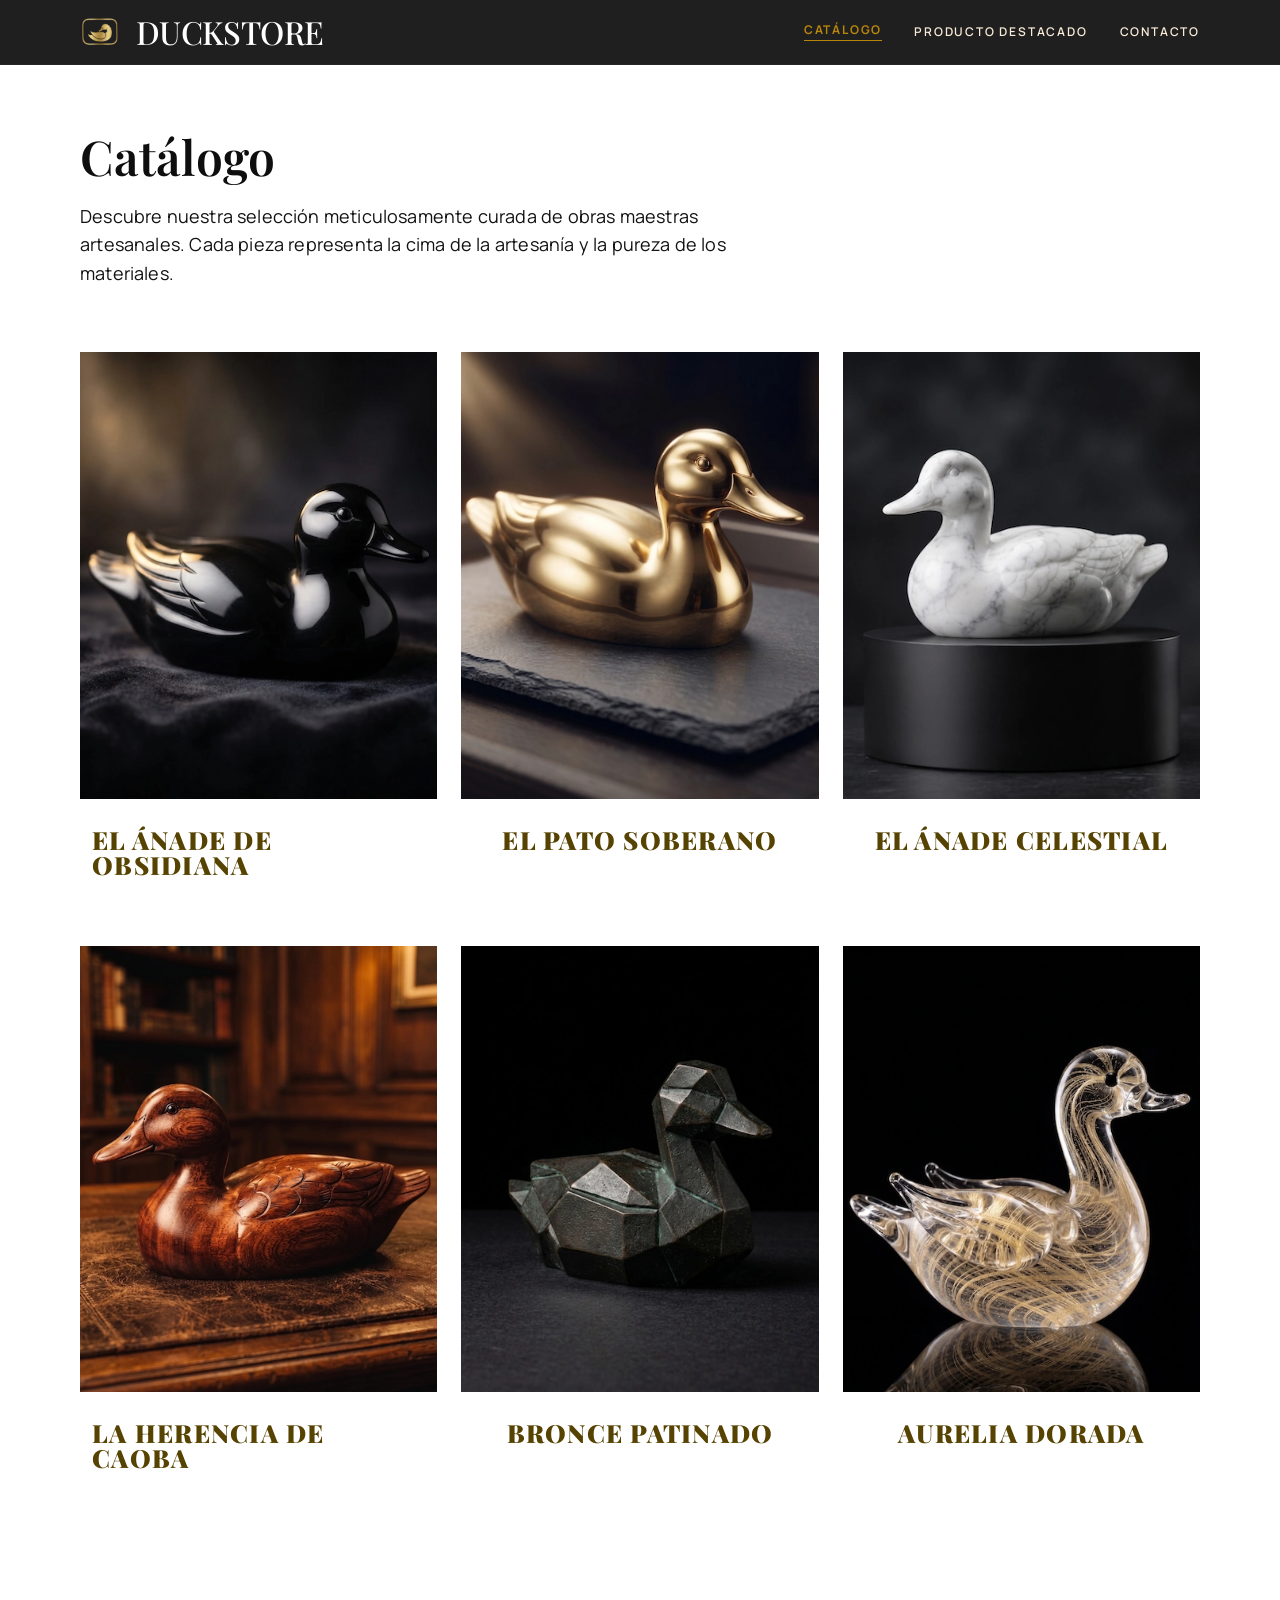
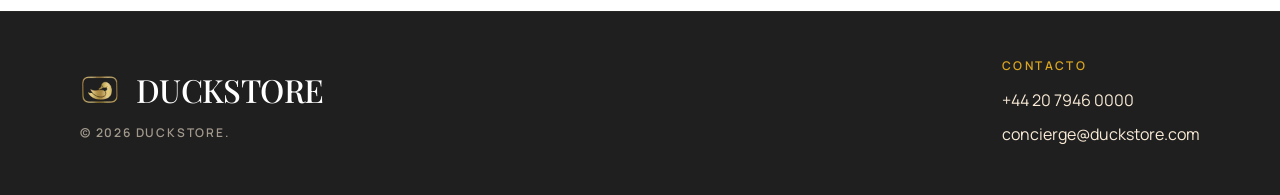
==== pages/catalog.html @ ca92d534 "feat: change burguer icon and solve problem with active link on mobile" ====
<!doctype html>
<html lang="es">
  <head>
    <meta charset="utf-8" />
    <meta name="viewport" content="width=device-width, initial-scale=1.0" />
    <title>DuckStore - Catalog</title>

    <!-- Fuentes -->
    <link rel="preconnect" href="https://fonts.googleapis.com" />
    <link rel="preconnect" href="https://fonts.gstatic.com" crossorigin />
    <link
      href="https://fonts.googleapis.com/css2?family=Material+Symbols+Outlined:wght,FILL@100..700,0..1&display=swap"
      rel="stylesheet"
    />
    <link
      href="https://fonts.googleapis.com/css2?family=Manrope:wght@400;600&family=Playfair+Display:wght@500;600;700&display=swap"
      rel="stylesheet"
    />

    <!-- Estilos personalizados -->
    <link rel="stylesheet" href="../src/css/catalog-styles.css" />
    <link rel="stylesheet" href="../src/css/global-styles.css">
    
    <!-- Scripts -->
    <script src="../src/js/global-js.js"></script>
  </head>
  <body>
    <!-- Header / Navegacion -->
   <header class="site-header">
    <div class="container header-inner">
      <a class="logo-link" href="../index.html">
        <img 
          src="../src/img/logo-duck.webp" 
          alt="DUCKSTORE Logo" 
          class="logo-img"
        >
        <span class="logo-text">DUCKSTORE</span>
      </a>

      <nav class="nav-desktop">
        <a class="nav-link active" href="catalog.html">CATÁLOGO</a>
        <a class="nav-link" href="product.html">PRODUCTO DESTACADO</a>
        <a class="nav-link" href="contact.html">CONTACTO</a>
      </nav>

      <button class="hamburger-btn" id="hamburger-btn" aria-label="Abrir menú">
        <img src="../src/img/icono-burguer.webp" alt="Menú" class="hamburger-icon">
      </button>
    </div>
    
    <nav class="nav-mobile" id="nav-mobile">
      <a class="nav-mobile-link active" href="catalog.html">CATÁLOGO</a>
      <a class="nav-mobile-link" href="product.html">PRODUCTO DESTACADO</a>
      <a class="nav-mobile-link" href="contact.html">CONTACTO</a>
    </nav>
  </header>

    <!-- Contenido principal -->
    <main class="site-main">
      <!-- Page Header -->
      <header class="page-header">
        <h1 class="page-title">Catálogo</h1>
        <p class="page-description">
          Descubre nuestra selección meticulosamente curada de obras maestras
          artesanales. Cada pieza representa la cima de la artesanía y la pureza
          de los materiales.
        </p>
      </header>

      <!-- Product Grid -->
      <div class="product-grid">
        <!-- Product Card 1 -->
        <article class="product-card">
          <div class="product-image-wrapper">
            <img
              class="product-img"
              src="../src/img/obsidian-duck.webp"
              alt="Pato de obsidiana negro."
            />
            <p class="product-description">
              Tallado en un único bloque de obsidiana, refleja una profundidad
              serena y misteriosa.
            </p>
          </div>
          <div class="product-info">
            <h3 class="product-title">El Ánade de Obsidiana</h3>
          </div>
        </article>

        <!-- Product Card 2 -->
        <article class="product-card">
          <div class="product-image-wrapper">
            <img
              class="product-img"
              src="../src/img/gold-duck.webp"
              alt="Pato dorado hecho a base de oro de 24k."
            />
            <p class="product-description">
              Fundida en latón macizo y recubierta con una fina lámina de oro de
              24 quilates. Una pieza concebida para perdurar.
            </p>
          </div>
          <div class="product-info">
            <h3 class="product-title">El Pato Soberano</h3>
          </div>
        </article>

        <!-- Product Card 3 -->
        <article class="product-card">
          <div class="product-image-wrapper">
            <img
              class="product-img"
              src="../src/img/marmol-duck.webp"
              alt="Pato de mármol blanco de Carrara con vetas grises sutiles."
            />
            <p class="product-description">
              Esculpida en impecable mármol de Carrara, capturando la quietud de
              los cielos invernales.
            </p>
          </div>
          <div class="product-info">
            <h3 class="product-title">El Ánade Celestial</h3>
          </div>
        </article>

        <!-- Product Card 4 -->
        <article class="product-card">
          <div class="product-image-wrapper">
            <img
              class="product-img"
              src="../src/img/wood-duck.webp"
              alt="Pato de madera de caoba con acabado natural."
            />
            <p class="product-description">
              Torneada a mano a partir de caoba recuperada con más de un siglo
              de antigüedad, con una calidez y una veta incomparables.
            </p>
          </div>
          <div class="product-info">
            <h3 class="product-title">La Herencia de Caoba</h3>
          </div>
        </article>

        <!-- Product Card 5 -->
        <article class="product-card">
          <div class="product-image-wrapper">
            <img
              class="product-img"
              src="../src/img/copper-duck.webp"
              alt="Pato de bronce patinado con acabado oscuro."
            />
            <p class="product-description">
              Un estudio de formas facetadas, fundido en bronce macizo y acabado
              con una pátina oscura única.
            </p>
          </div>
          <div class="product-info">
            <h3 class="product-title">Bronce Patinado</h3>
          </div>
        </article>

        <!-- Product Card 6 -->
        <article class="product-card">
          <div class="product-image-wrapper">
            <img
              class="product-img"
              src="../src/img/glass-duck.webp"
              alt="Pato de vidrio oscuro atravesado por hilos de oro."
            />
            <p class="product-description">
              Cristal oscuro soplado a boca, atravesado por delicados hilos de
              oro puro.
            </p>
          </div>
          <div class="product-info">
            <h3 class="product-title">Aurelia Dorada</h3>
          </div>
        </article>
      </div>
    </main>


  <!-- Footer -->
  <footer class="site-footer">
    <div class="footer-inner">
      <div class="footer-brand">
        <div class="footer-logo-wrapper">
          <img 
            src="../src/img/logo-duck.webp" 
            alt="DUCKSTORE Logo" 
            class="footer-logo"
          />
           <span class="footer-brand-name">DUCKSTORE</span>
        </div>
        <p class="footer-copyright">
          © 2026 DUCKSTORE.
        </p>
      </div>
      
      <div class="footer-concierge">
        <h4 class="footer-concierge-label">CONTACTO</h4>
        <a href="tel:+442079460000" class="footer-link">+44 20 7946 0000</a>
        <a href="mailto:concierge@duckstore.com" class="footer-link">concierge@duckstore.com</a>
      </div>
    </footer>
    <script src="../src/js/hamb.js"></script>
  </body>
</html>
---- src/css/catalog-styles.css ----
/* --- Variables (mismas que antes) --- */
:root {
  /* Colores */
  /* --color-on-error: #690005; */
  /* --color-secondary-fixed: #e2e3df; */
  /* --color-tertiary-fixed-dim: #c8c6c5; */
  /* --color-inverse-on-surface: #313030; */
  /* --color-on-tertiary: #313030; */
  /* --color-on-tertiary-fixed-variant: #474746; */
  /* --color-surface-bright: #3a3939; */
  /* --color-on-secondary-container: #b8b9b5; */
  /* --color-outline: #99907c; */
  /* --color-surface-container-lowest: #0e0e0e; */
  /* --color-tertiary-fixed: #e5e2e1; */
  --color-primary: #f2ca50;
  /* --color-surface-tint: #e9c349; */
  /* --color-secondary-fixed-dim: #c6c7c3; */
  /* --color-surface-container-highest: #353534; */
  /* --color-secondary: #c6c7c3; */
  /* --color-on-surface: #e5e2e1; */
  /* --color-error: #ffb4ab; */
  /* --color-on-primary-container: #554300; */
  /* --color-on-secondary-fixed-variant: #454745; */
  /* --color-surface-container-high: #2a2a2a; */
  /* --color-on-primary-fixed: #241a00; */
  /* --color-inverse-surface: #e5e2e1; */
  /* --color-on-error-container: #ffdad6; */
  --color-on-surface-variant: #d0c5af;
  /* --color-error-container: #93000a; */
  /* --color-surface-variant: #353534; */
  /* --color-on-secondary-fixed: #1a1c1a; */
  /* --color-background: #131313; */
  /* --color-primary-fixed: #ffe088; */
  --color-on-background: #e5e2e1;
  --color-surface-container-low: #1c1b1b;
  /* --color-inverse-primary: #735c00; */
  /* --color-secondary-container: #484947; */
  /* --color-on-tertiary-fixed: #1c1b1b; */
  /* --color-surface-dim: #131313; */
  /* --color-outline-variant: #4d4635; */
  /* --color-on-primary-fixed-variant: #574500; */
  /* --color-primary-container: #d4af37; */
  /* --color-surface-container: #201f1f; */
  /* --color-on-tertiary-container: #454544; */
  /* --color-on-primary: #3c2f00; */
  /* --color-surface: #131313; */
  /* --color-primary-fixed-dim: #e9c349; */
  /* --color-tertiary: #d0cdcd; */
  /* --color-on-secondary: #2f312e; */
  /* --color-tertiary-container: #b4b2b2; */

  /* Espaciado */
  --spacing-unit: 8px;
  --spacing-margin-mobile: 20px;
  --spacing-gutter: 24px;
  --spacing-container-max: 1440px;
  --spacing-margin-desktop: 80px;

  /* Bordes */
  --radius-default: 0.25rem;
  --radius-lg: 0.5rem;
  --radius-xl: 0.75rem;
  --radius-full: 9999px;
}

/* --- Reset y base --- */
*,
*::before,
*::after {
  box-sizing: border-box;
  margin: 0;
  padding: 0;
}

html {
  font-size: 16px;
  -webkit-font-smoothing: antialiased;
  -moz-osx-font-smoothing: grayscale;
}

body {
  background-color:#ffffff;
  color: var(--color-on-background);
  font-family: 'Manrope', sans-serif;
  font-size: 16px;
  line-height: 1.6;
  min-height: 100vh;
  display: flex;
  flex-direction: column;
}

/* --- Container --- */
.container {
  max-width: var(--spacing-container-max);
  margin-left: auto;
  margin-right: auto;
  padding-left: var(--spacing-margin-mobile);
  padding-right: var(--spacing-margin-mobile);
}

@media (min-width: 768px) {
  .container {
    padding-left: var(--spacing-margin-desktop);
    padding-right: var(--spacing-margin-desktop);
  }
}

/* --- Main --- */
.site-main {
  flex-grow: 1;
  padding-top: 8rem;
  padding-bottom: 6rem;
  padding-left: var(--spacing-margin-mobile);
  padding-right: var(--spacing-margin-mobile);
  max-width: var(--spacing-container-max);
  margin-left: auto;
  margin-right: auto;
  width: 100%;
}

@media (min-width: 768px) {
  .site-main {
    padding-left: var(--spacing-margin-desktop);
    padding-right: var(--spacing-margin-desktop);
  }
}

/* --- Page Header --- */
.page-header {
  margin-bottom: 4rem;
  text-align: center;
}

@media (min-width: 768px) {
  .page-header {
    text-align: left;
  }
}

.page-title {
  font-family: 'Playfair Display', serif;
  font-size: 32px;
  line-height: 1.2;
  font-weight: 600;
  color:#0e0e0e;
  margin-bottom: 1rem;
}

@media (min-width: 768px) {
  .page-title {
    font-size: 48px;
    line-height: 1.2;
    font-weight: 600;
  }
}

.page-description {
  font-family: 'Manrope', sans-serif;
  font-size: 18px;
  line-height: 1.6;
  letter-spacing: 0.01em;
  font-weight: 400;
  color:#131313;
  margin-bottom: 3rem;
  max-width: 65ch;
}

/* --- Product Grid --- */
.product-grid {
  display: grid;
  grid-template-columns: 1fr;
  gap: var(--spacing-gutter);
}

@media (min-width: 768px) {
  .product-grid {
    grid-template-columns: repeat(2, 1fr);
  }
}

@media (min-width: 1024px) {
  .product-grid {
    grid-template-columns: repeat(3, 1fr);
  }
}

/* --- Product Card --- */
.product-card {
  cursor: pointer;
  transition: all 0.5s ease;
  border-bottom: 1px solid transparent;
  padding-bottom: 1rem;
}

.product-card:hover {
  border-bottom-color: var(--color-primary);
}

.product-card:hover .product-img {
  transform: scale(1.05);
}

.product-image-wrapper {
  position: relative;
  overflow: hidden;
  margin-bottom: 1.5rem;
  background-color: var(--color-surface-container-low);
  aspect-ratio: 4 / 5;
}

.product-img {
  width: 100%;
  height: 100%;
  object-fit: cover;
  transition: transform 0.7s ease-out;
}

.product-info {
  display: flex;
  justify-content: center;
  align-items: start;
  margin-bottom: 0.5rem;
}

.product-title {
  display: inline-block;
  margin-bottom: 1rem;
  font-family: 'Playfair Display', serif;
  font-size: 25px;
  justify-content: center;
  line-height: 1.0;
  letter-spacing: 0.05em;
  font-weight: 900;
  text-transform: uppercase;
  color:#574301;
  padding: 0.25rem 0.75rem;
}

.product-description {
  font-family: 'Manrope', sans-serif;
  font-size: 16px;
  line-height: 1.6;
  font-weight: 400;
  color: white;
  font-style: italic;

  /* CAMBIADO: ocupa todo el ancho de la imagen */
  position: absolute;
  bottom: 0;
  left: 0;
  right: 0;
  width: 100%;

  /* Apariencia del recuadro */
  box-sizing: border-box;
  margin: 0;
  padding: 16px 24px;
  text-align: center;
  background-color: rgba(0, 0, 0, 0.85);
  border-top: 1px solid rgba(255, 255, 255, 0.2);
  backdrop-filter: blur(4px);

  /* CAMBIADO: empieza debajo de la imagen */
  transform: translateY(100%);
  opacity: 0;
  visibility: hidden;

  transition:
    transform 0.4s ease-out,
    opacity 0.4s ease-out,
    visibility 0.4s ease-out;
}

.product-card:hover .product-description {
  transform: translateY(0);
  opacity: 0.7;
  visibility: visible;
}


/* --- Scrollbar oculta para filtros --- */

.no-scrollbar::-webkit-scrollbar {
  display: none;
}
---- src/css/global-styles.css ----
/* --- Header / Nav --- */
.site-header {
  position: fixed;
  top: 0;
  left: 0;
  width: 100%;
  z-index: 50;
  background-color: rgba(19, 19, 19, 0.95);
  border-bottom: 1px solid rgba(77, 70, 53, 0.2);
}

.header-inner {
  display: flex;
  justify-content: space-between;
  align-items: center;
  height: 4rem;
}

.logo-link {
  display: flex;
  align-items: center;
  gap: 1rem;
  text-decoration: none;
}

.logo-img {
  height: 2.5rem;
  width: 2.5rem;
  object-fit: contain;
}

.logo-text {
  font-family: 'Playfair Display', serif;
  font-size: 32px;
  line-height: 1.3;
  font-weight: 500;
  letter-spacing: -0.02em;
  color: white;
}

.nav-desktop {
  display: none;
  gap: 2rem;
  align-items: center;
  color:antiquewhite;
}

@media (min-width: 1024px) {
  .nav-desktop {
    display: flex;
  }
}

.nav-link {
  font-family: 'Manrope', sans-serif;
  font-size: 12px;
  line-height: 1.0;
  letter-spacing: 0.15em;
  font-weight: 600;
  text-transform: uppercase;
  color:antiquewhite;
  text-decoration: none;
  transition: color 0.3s ease;
}

.nav-link:hover {
  color:darkgoldenrod;
}

.nav-link.active {
  color: darkgoldenrod;
  font-weight: 700;
  border-bottom: 1px solid darkgoldenrod;
  padding-bottom: 0.25rem;
}

.header-actions {
  display: flex;
  align-items: center;
  gap: 1rem;
}


/* --- Hamburger Button --- */
.hamburger-btn {
  display: block;
  background: none;
  border: none;
  cursor: pointer;
  padding: 0.5rem;
  z-index: 60;
}

.hamburger-icon {
  width: 28px;
  height: 28px;
  object-fit: contain;
}

@media (min-width: 1024px) {
  .hamburger-btn {
    display: none;
  }
}

/* --- Mobile Nav --- */
.nav-mobile {
  display: none;
  flex-direction: column;
  align-items: center;
  gap: 0;
  padding: 1rem 0;
  border-top: 1px solid rgba(255, 255, 255, 0.1);
}

.nav-mobile.active {
  display: flex;
}

.nav-mobile-link {
  font-family: 'Manrope', sans-serif;
  font-size: 14px;
  line-height: 1.0;
  letter-spacing: 0.15em;
  font-weight: 600;
  text-transform: uppercase;
  color: #e5e2e1;
  text-decoration: none;
  padding: 1rem 0;
  width: 100%;
  text-align: center;
  transition: color 0.3s ease, background-color 0.3s ease;
}

.nav-mobile-link:hover,
.nav-mobile-link.active {
  color:goldenrod;
  background-color: rgba(255, 255, 255, 0.05);
}

@media (min-width: 1024px) {
  .nav-mobile {
    display: none !important;
  }
}

/* --- Footer --- */
.site-footer {
  background-color: rgba(19, 19, 19, 0.95);
  border-top: 1px solid rgba(77, 70, 53, 0.2);
  padding-top: 3rem;
  padding-bottom: 3rem;
  margin-top: auto;
}

.footer-inner {
  max-width: var(--spacing-container-max);
  margin-left: auto;
  margin-right: auto;
  padding-left: var(--spacing-margin-mobile);
  padding-right: var(--spacing-margin-mobile);
  display: flex;
  flex-direction: column;
  justify-content: space-between;
  align-items: flex-start;
  gap: 2rem;
}

@media (min-width: 768px) {
  .footer-inner {
    padding-left: var(--spacing-margin-desktop);
    padding-right: var(--spacing-margin-desktop);
    flex-direction: row;
    align-items: center;
  }
}

.footer-brand {
  display: flex;
  flex-direction: column;
  gap: 1rem;
}

.footer-logo-wrapper {
  display: flex;
  align-items: center;
  gap: 1rem;
}

.footer-logo {
  height: 2.5rem;
  width: 2.5rem;
  object-fit: contain;
}

.footer-brand-name {
  font-family: 'Playfair Display', serif;
  font-size: 32px;
  line-height: 1.3;
  font-weight: 500;
  letter-spacing: -0.02em;
  color: white;
}

.footer-copyright {
  font-family: 'Manrope', sans-serif;
  font-size: 12px;
  line-height: 1.0;
  letter-spacing: 0.15em;
  font-weight: 600;
  text-transform: uppercase;
  color:antiquewhite;
  opacity: 0.6;
}

.footer-concierge {
  display: flex;
  flex-direction: column;
  gap: 0.5rem;
}

.footer-concierge-label {
  font-family: 'Manrope', sans-serif;
  font-size: 12px;
  line-height: 1.0;
  letter-spacing: 0.15em;
  font-weight: 600;
  text-transform: uppercase;
  color:goldenrod;
  letter-spacing: 0.2em;
  margin-bottom: 0.5rem;
}

.footer-link {
  font-family: 'Manrope', sans-serif;
  font-size: 16px;
  line-height: 1.6;
  font-weight: 400;
  color:antiquewhite;
  text-decoration: none;
  transition: color 0.3s ease;
}

.footer-link:hover {
  color: var(--color-primary);
}

/* --- Scrollbar oculta para filtros --- */
.no-scrollbar {
  -ms-overflow-style: none;
  scrollbar-width: none;
}

.no-scrollbar::-webkit-scrollbar {
  display: none;
}
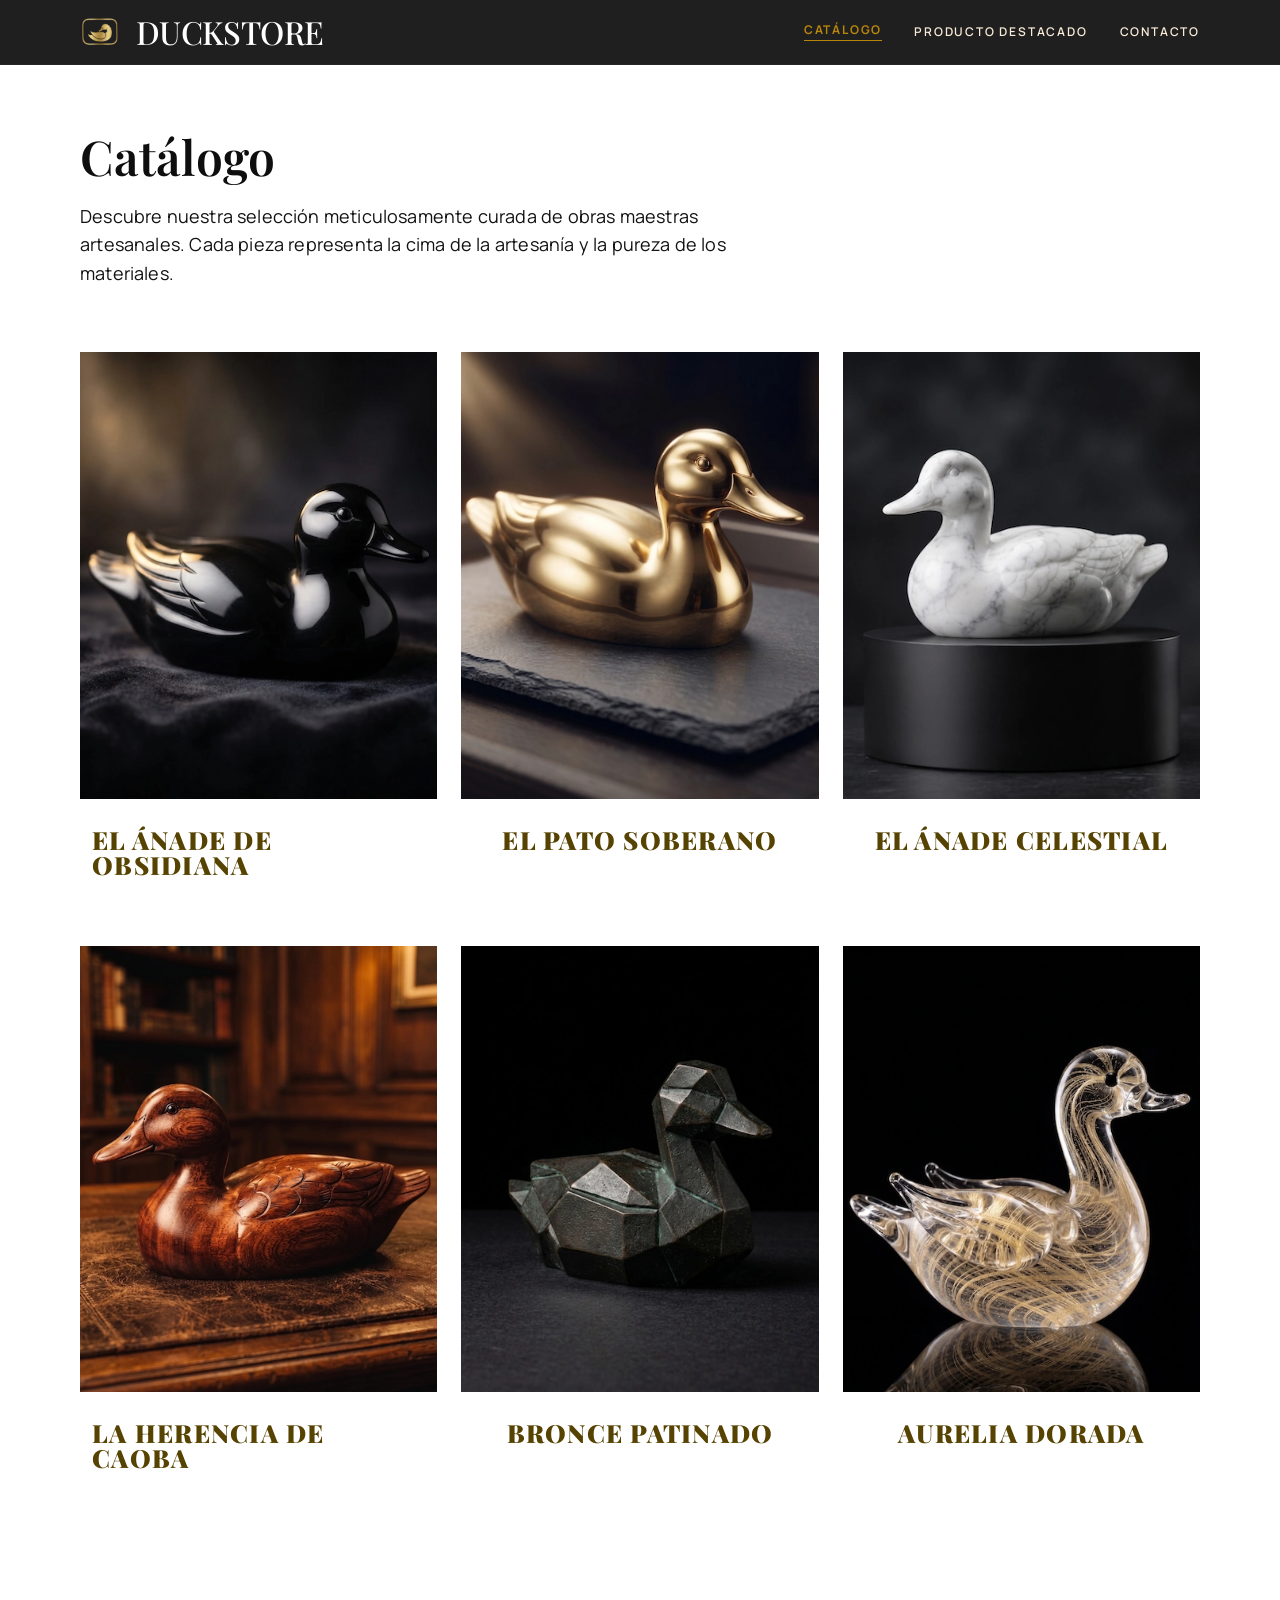
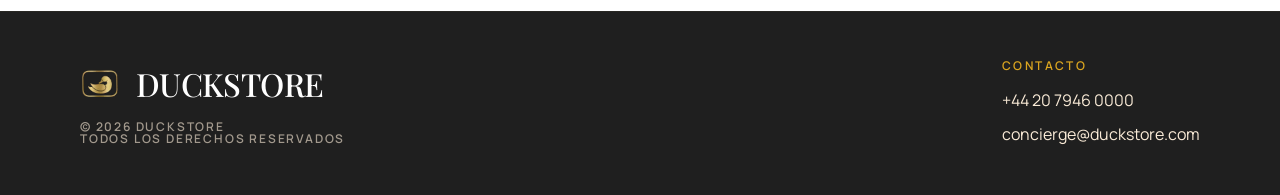
==== commit b270cb2d: "feat: update and sync copyright notice to footer" ====
--- a/pages/catalog.html
+++ b/pages/catalog.html
@@ -80,6 +80,8 @@
             <p class="product-description">
               Tallado en un único bloque de obsidiana, refleja una profundidad
               serena y misteriosa.
+              <br>
+              <span class="price">2,200 €</span>
             </p>
           </div>
           <div class="product-info">
@@ -98,6 +100,8 @@
             <p class="product-description">
               Fundida en latón macizo y recubierta con una fina lámina de oro de
               24 quilates. Una pieza concebida para perdurar.
+              <br>
+              <span class="price">3,500 €</span>
             </p>
           </div>
           <div class="product-info">
@@ -116,6 +120,8 @@
             <p class="product-description">
               Esculpida en impecable mármol de Carrara, capturando la quietud de
               los cielos invernales.
+              <br>
+              <span class="price">2,350 €</span>
             </p>
           </div>
           <div class="product-info">
@@ -134,6 +140,8 @@
             <p class="product-description">
               Torneada a mano a partir de caoba recuperada con más de un siglo
               de antigüedad, con una calidez y una veta incomparables.
+              <br>
+              <span class="price">1,500 €</span>
             </p>
           </div>
           <div class="product-info">
@@ -152,6 +160,8 @@
             <p class="product-description">
               Un estudio de formas facetadas, fundido en bronce macizo y acabado
               con una pátina oscura única.
+              <br>
+              <span class="price">2,300 €</span>
             </p>
           </div>
           <div class="product-info">
@@ -170,6 +180,8 @@
             <p class="product-description">
               Cristal oscuro soplado a boca, atravesado por delicados hilos de
               oro puro.
+              <br>
+              <span class="price">2,500 €</span>
             </p>
           </div>
           <div class="product-info">
@@ -193,7 +205,8 @@
            <span class="footer-brand-name">DUCKSTORE</span>
         </div>
         <p class="footer-copyright">
-          © 2026 DUCKSTORE.
+          © 2026 DUCKSTORE<br>
+          TODOS LOS DERECHOS RESERVADOS
         </p>
       </div>
       
@@ -205,4 +218,4 @@
     </footer>
     <script src="../src/js/hamb.js"></script>
   </body>
-</html>
+</html>
--- a/src/css/catalog-styles.css
+++ b/src/css/catalog-styles.css
@@ -244,6 +244,8 @@
   color: white;
   font-style: italic;
 
+  
+
   /* CAMBIADO: ocupa todo el ancho de la imagen */
   position: absolute;
   bottom: 0;
@@ -271,6 +273,12 @@
     visibility 0.4s ease-out;
 }
 
+.price {
+  color: #c5a059;
+  font-weight: bold; 
+  font-size: 18px;
+}
+
 .product-card:hover .product-description {
   transform: translateY(0);
   opacity: 0.7;
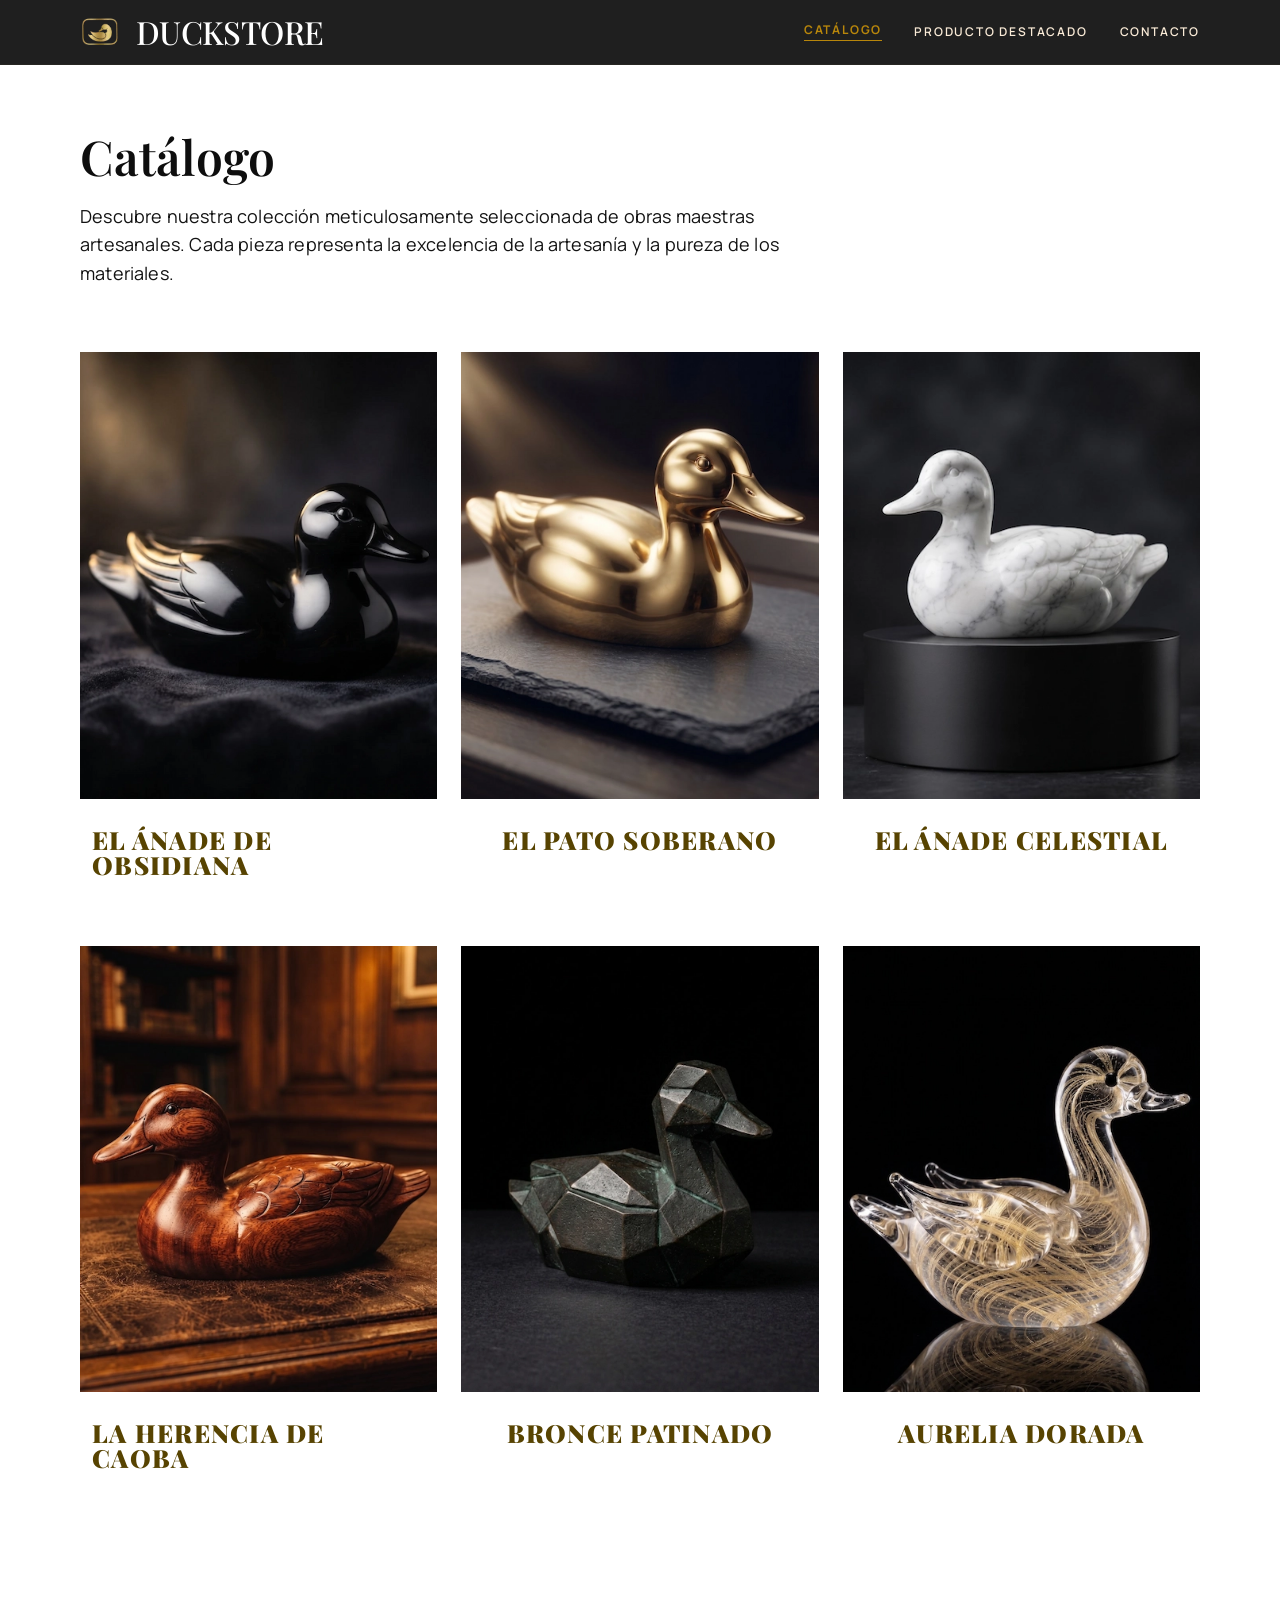
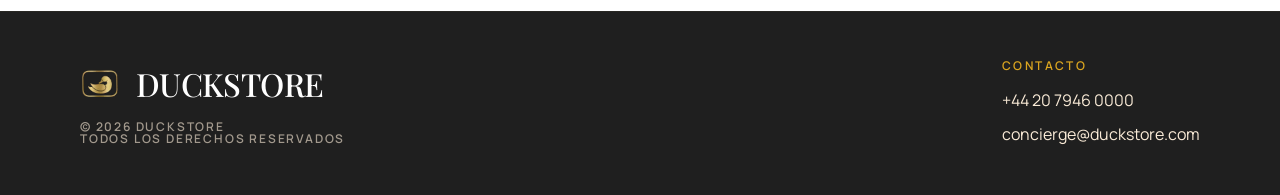
==== commit 3c261194: "content: improve webpage copy" ====
--- a/pages/catalog.html
+++ b/pages/catalog.html
@@ -3,7 +3,7 @@
   <head>
     <meta charset="utf-8" />
     <meta name="viewport" content="width=device-width, initial-scale=1.0" />
-    <title>DuckStore - Catalog</title>
+    <title>Catálogo | DuckStore</title>
 
     <!-- Fuentes -->
     <link rel="preconnect" href="https://fonts.googleapis.com" />
@@ -61,9 +61,7 @@
       <header class="page-header">
         <h1 class="page-title">Catálogo</h1>
         <p class="page-description">
-          Descubre nuestra selección meticulosamente curada de obras maestras
-          artesanales. Cada pieza representa la cima de la artesanía y la pureza
-          de los materiales.
+          Descubre nuestra colección meticulosamente seleccionada de obras maestras artesanales. Cada pieza representa la excelencia de la artesanía y la pureza de los materiales.
         </p>
       </header>
 
@@ -78,10 +76,9 @@
               alt="Pato de obsidiana negro."
             />
             <p class="product-description">
-              Tallado en un único bloque de obsidiana, refleja una profundidad
-              serena y misteriosa.
-              <br>
-              <span class="price">2,200 €</span>
+              Tallado en un único bloque de obsidiana. Refleja una profundidad serena y misteriosa.
+              <br>
+              <span class="price">2.200 €</span>
             </p>
           </div>
           <div class="product-info">
@@ -95,13 +92,12 @@
             <img
               class="product-img"
               src="../src/img/gold-duck.webp"
-              alt="Pato dorado hecho a base de oro de 24k."
-            />
-            <p class="product-description">
-              Fundida en latón macizo y recubierta con una fina lámina de oro de
-              24 quilates. Una pieza concebida para perdurar.
-              <br>
-              <span class="price">3,500 €</span>
+              alt="Pato dorado hecho a base de oro de 24 quilates."
+            />
+            <p class="product-description">
+              Fundida en latón macizo y recubierta con una fina lámina de oro de 24 quilates. Una pieza concebida pensada para el tiempo.
+              <br>
+              <span class="price">3.500 €</span>
             </p>
           </div>
           <div class="product-info">
@@ -118,10 +114,9 @@
               alt="Pato de mármol blanco de Carrara con vetas grises sutiles."
             />
             <p class="product-description">
-              Esculpida en impecable mármol de Carrara, capturando la quietud de
-              los cielos invernales.
-              <br>
-              <span class="price">2,350 €</span>
+              Esculpida en mármol de Carrara impecable, que evoca la quietud de los cielos invernales.
+              <br>
+              <span class="price">2.350 €</span>
             </p>
           </div>
           <div class="product-info">
@@ -138,10 +133,9 @@
               alt="Pato de madera de caoba con acabado natural."
             />
             <p class="product-description">
-              Torneada a mano a partir de caoba recuperada con más de un siglo
-              de antigüedad, con una calidez y una veta incomparables.
-              <br>
-              <span class="price">1,500 €</span>
+              Torneada a mano en caoba recuperada de más de un siglo de antigüedad, de calidez excepcional y veta inigualable.
+              <br>
+              <span class="price">1.500 €</span>
             </p>
           </div>
           <div class="product-info">
@@ -158,10 +152,9 @@
               alt="Pato de bronce patinado con acabado oscuro."
             />
             <p class="product-description">
-              Un estudio de formas facetadas, fundido en bronce macizo y acabado
-              con una pátina oscura única.
-              <br>
-              <span class="price">2,300 €</span>
+              Un estudio de formas facetadas, fundido en bronce macizo y acabado con una pátina oscura única.
+              <br>
+              <span class="price">2.300 €</span>
             </p>
           </div>
           <div class="product-info">
@@ -178,10 +171,9 @@
               alt="Pato de vidrio oscuro atravesado por hilos de oro."
             />
             <p class="product-description">
-              Cristal oscuro soplado a boca, atravesado por delicados hilos de
-              oro puro.
-              <br>
-              <span class="price">2,500 €</span>
+              Cristal oscuro soplado a boca, atravesado por delicados hilos de oro puro.
+              <br>
+              <span class="price">2.500 €</span>
             </p>
           </div>
           <div class="product-info">
--- a/src/css/catalog-styles.css
+++ b/src/css/catalog-styles.css
@@ -186,7 +186,6 @@
 
 /* --- Product Card --- */
 .product-card {
-  cursor: pointer;
   transition: all 0.5s ease;
   border-bottom: 1px solid transparent;
   padding-bottom: 1rem;
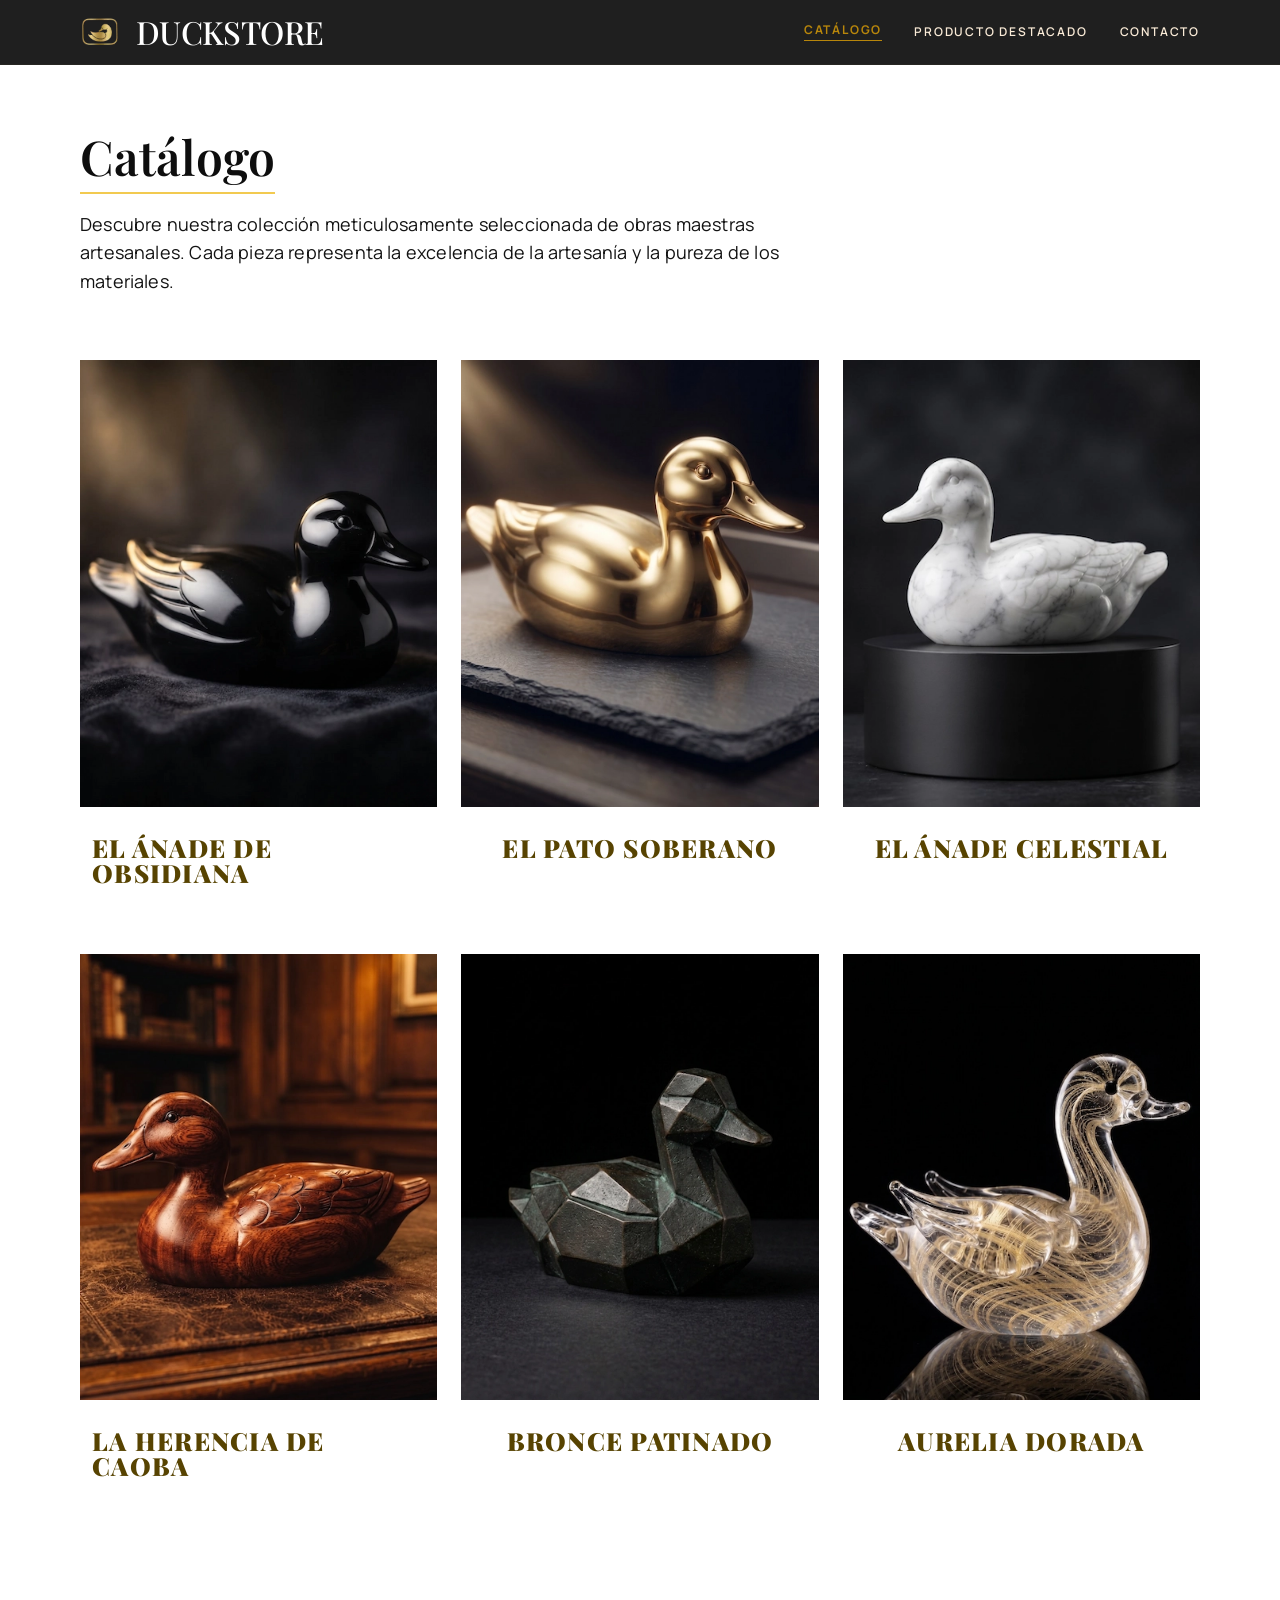
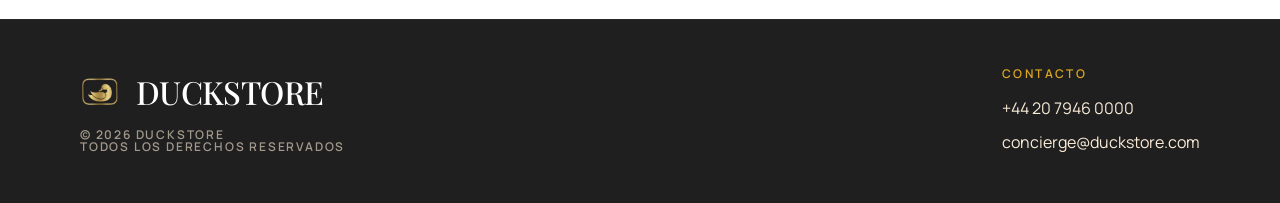
==== commit 4f84d7e5: "feat: add favicon to all pages" ====
--- a/pages/catalog.html
+++ b/pages/catalog.html
@@ -4,6 +4,7 @@
     <meta charset="utf-8" />
     <meta name="viewport" content="width=device-width, initial-scale=1.0" />
     <title>Catálogo | DuckStore</title>
+    <link rel="icon" href="../src/img/logo-duck.webp">
 
     <!-- Fuentes -->
     <link rel="preconnect" href="https://fonts.googleapis.com" />
--- a/src/css/catalog-styles.css
+++ b/src/css/catalog-styles.css
@@ -1,4 +1,3 @@
-/* --- Variables (mismas que antes) --- */
 :root {
   /* Colores */
   /* --color-on-error: #690005; */
@@ -144,6 +143,16 @@
   font-weight: 600;
   color:#0e0e0e;
   margin-bottom: 1rem;
+  display: inline-block;
+  position: relative;
+}
+
+.page-title::after {
+  content: "";
+  display: block;
+  height: 2px;
+  background-color: var(--color-primary);
+  margin-top: 6px;
 }
 
 @media (min-width: 768px) {
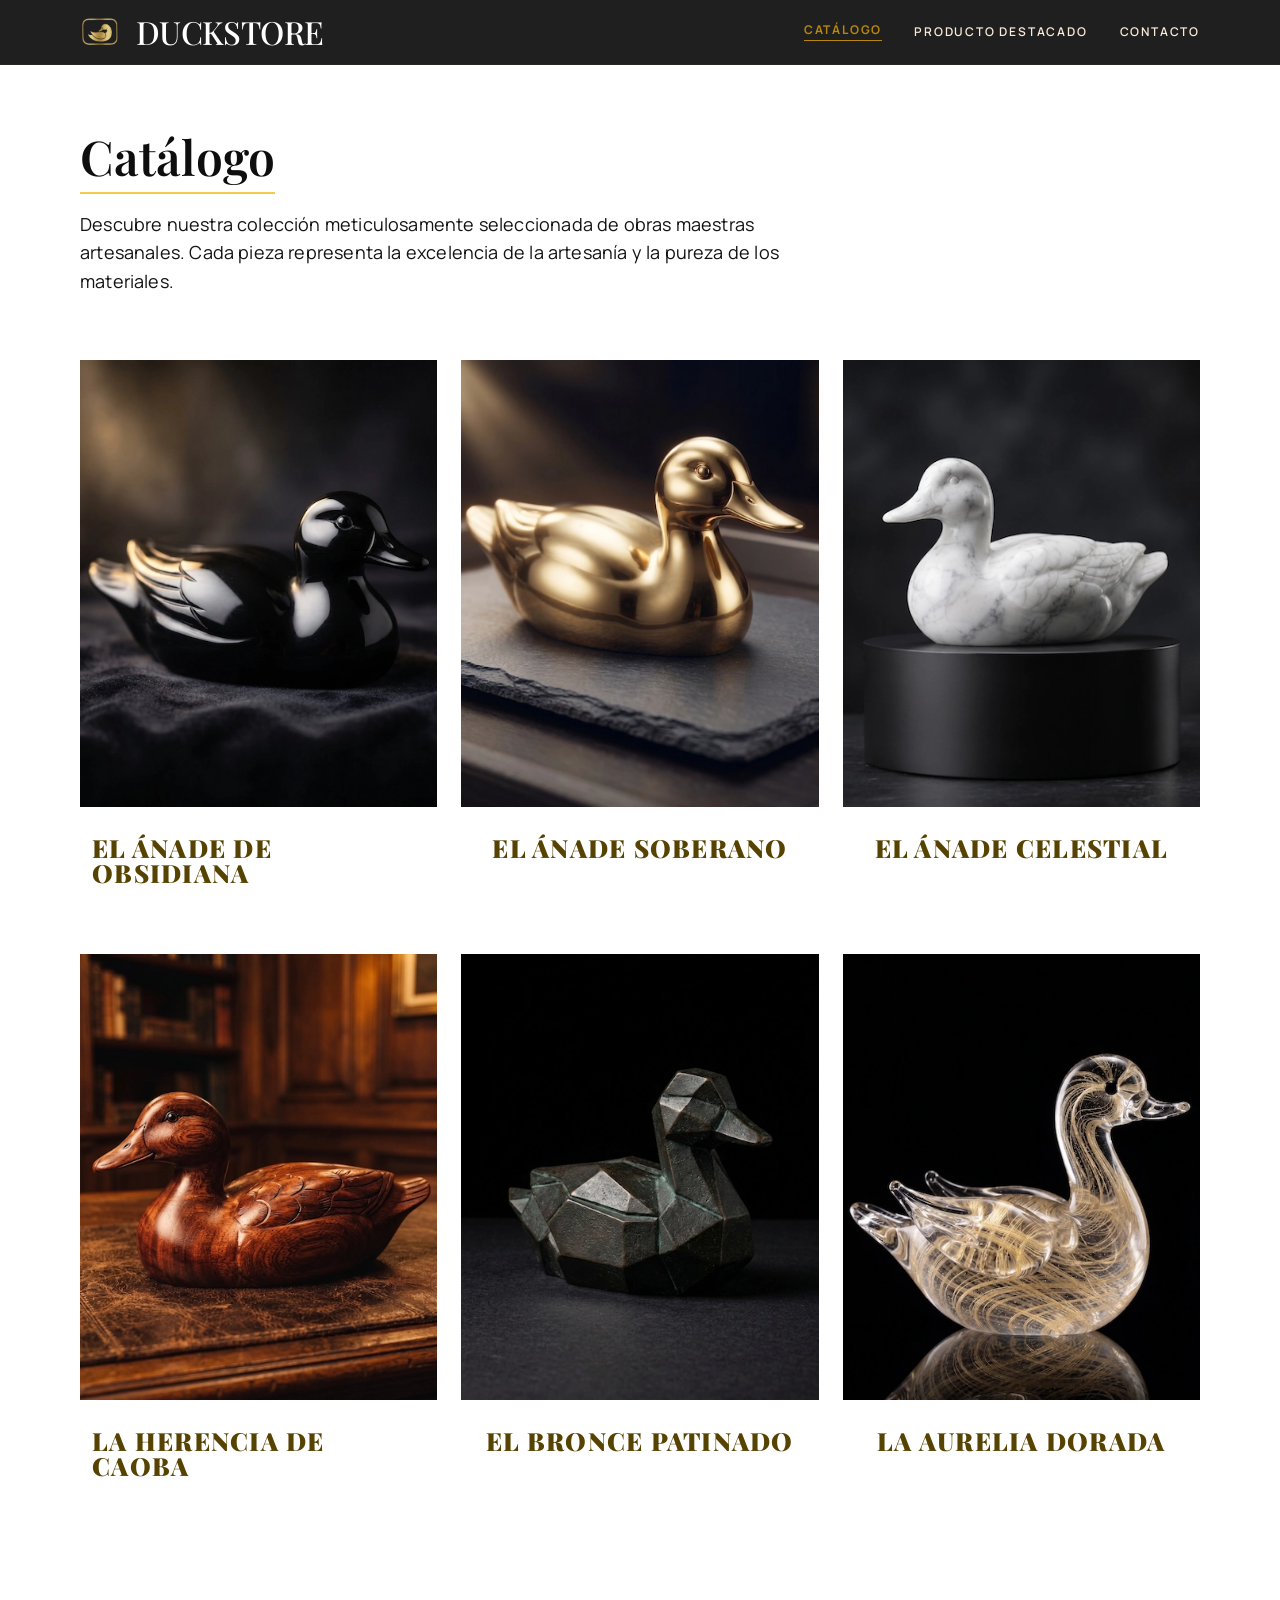
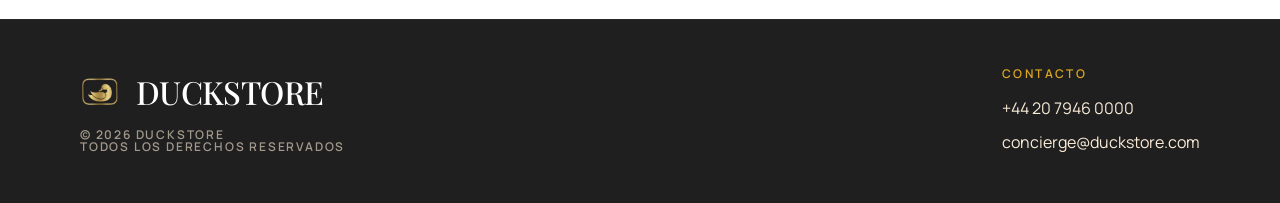
==== commit 591d303a: "content: improve webpage copy" ====
--- a/pages/catalog.html
+++ b/pages/catalog.html
@@ -4,7 +4,7 @@
     <meta charset="utf-8" />
     <meta name="viewport" content="width=device-width, initial-scale=1.0" />
     <title>Catálogo | DuckStore</title>
-    <link rel="icon" href="../src/img/logo-duck.webp">
+    <link rel="icon" href="../src/img/web-icon.webp">
 
     <!-- Fuentes -->
     <link rel="preconnect" href="https://fonts.googleapis.com" />
@@ -102,7 +102,7 @@
             </p>
           </div>
           <div class="product-info">
-            <h3 class="product-title">El Pato Soberano</h3>
+            <h3 class="product-title">El Ánade Soberano</h3>
           </div>
         </article>
 
@@ -159,7 +159,7 @@
             </p>
           </div>
           <div class="product-info">
-            <h3 class="product-title">Bronce Patinado</h3>
+            <h3 class="product-title">El Bronce Patinado</h3>
           </div>
         </article>
 
@@ -178,7 +178,7 @@
             </p>
           </div>
           <div class="product-info">
-            <h3 class="product-title">Aurelia Dorada</h3>
+            <h3 class="product-title">La Aurelia Dorada</h3>
           </div>
         </article>
       </div>
